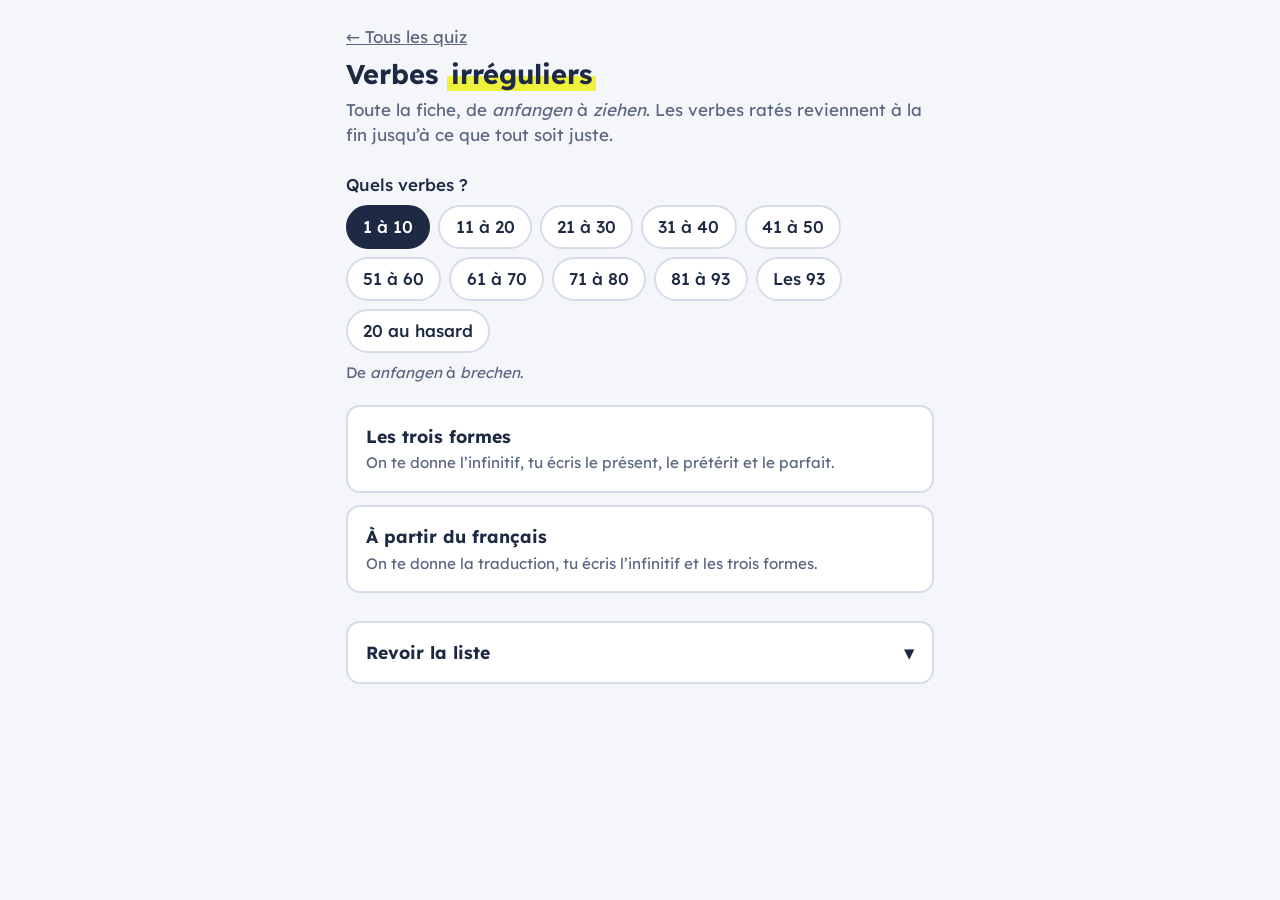
==== unregelmaessige-verben/index.html @ afe97af8 "Offre une vidéo Karambolage à la fin du quiz Co-Authored-By: Claude Opus 5.5 <noreply@anthropic.com>" ====
<!DOCTYPE html>
<html lang="fr">
<head>
<meta charset="utf-8">
<meta name="viewport" content="width=device-width, initial-scale=1, viewport-fit=cover">
<title>Verbes irréguliers allemands – entraînement</title>
<link rel="preconnect" href="https://fonts.googleapis.com">
<link rel="preconnect" href="https://fonts.gstatic.com" crossorigin>
<link href="https://fonts.googleapis.com/css2?family=Lexend:wght@400;500;700&display=swap" rel="stylesheet">
<style>
:root {
  --bg: #F4F6FA;
  --paper: #FFFFFF;
  --ink: #1E2A44;
  --muted: #5B6680;
  --line: #D6DCE8;
  --aqua: #7FE0E6;
  --green: #74DB6A;
  --yellow: #EEF23A;
  --orange: #FFB43A;
  --violet: #DDA6F5;
  --ok: #1F8A3B;
  --ko: #C2342B;
  --warn: #A86400;
  --btn: #1E2A44;
  --btn-ink: #FFFFFF;
  color-scheme: light;
  box-sizing: border-box;
  padding-top: env(safe-area-inset-top, 0px);
  padding-bottom: env(safe-area-inset-bottom, 0px);
}
@media (prefers-color-scheme: dark) {
  :root:not([data-theme="light"]) {
    --bg: #141826; --paper: #1D2234; --ink: #E8ECF6; --muted: #A3ABC2; --line: #333B55;
    --aqua: #2E8C92; --green: #3C8F36; --yellow: #8E9120; --orange: #A86A12; --violet: #7E4E96;
    --ok: #5FD07A; --ko: #FF7A70; --warn: #F0B04A; --btn: #E8ECF6; --btn-ink: #141826;
    color-scheme: dark;
  }
}
:root[data-theme="dark"] {
  --bg: #141826; --paper: #1D2234; --ink: #E8ECF6; --muted: #A3ABC2; --line: #333B55;
  --aqua: #2E8C92; --green: #3C8F36; --yellow: #8E9120; --orange: #A86A12; --violet: #7E4E96;
  --ok: #5FD07A; --ko: #FF7A70; --warn: #F0B04A; --btn: #E8ECF6; --btn-ink: #141826;
  color-scheme: dark;
}
html { scroll-padding-top: env(safe-area-inset-top, 0px); }
*, *::before, *::after { box-sizing: border-box; }
body {
  margin: 0; background: var(--bg); color: var(--ink);
  font-family: "Lexend", system-ui, -apple-system, "Segoe UI", Roboto, sans-serif;
  font-size: 17px; line-height: 1.5;
}
main { max-width: 620px; margin: 0 auto; padding: 1.5rem 1rem 3rem; }
h1 { font-size: 1.7rem; line-height: 1.2; margin: .5rem 0 .4rem; font-weight: 700; }
h1 .hl { background: linear-gradient(transparent 55%, var(--yellow) 55%); padding: 0 .15em; }
p.lead { color: var(--muted); margin: 0 0 1.5rem; }
.hidden { display: none !important; }

.modes { display: grid; gap: .75rem; }
.range-title { font-weight: 500; margin: 0 0 .5rem; }
.range { display: flex; gap: .5rem; margin: 0 0 .6rem; flex-wrap: wrap; }
.range-hint { color: var(--muted); font-size: .95rem; margin: 0 0 1.25rem; min-height: 1.5em; }
.progress-text { color: var(--muted); font-weight: 500; }
.num { display: inline-block; min-width: 1.8em; color: var(--muted); font-size: .85em; }
.range label { cursor: pointer; position: relative; }
.range input { position: absolute; opacity: 0; pointer-events: none; }
.range span { display: inline-block; padding: .45rem .95rem; border-radius: 999px; border: 2px solid var(--line); background: var(--paper); font-weight: 500; }
.range input:checked + span { background: var(--btn); color: var(--btn-ink); border-color: var(--btn); }
.range input:focus-visible + span { outline: 3px solid var(--orange); outline-offset: 2px; }
.mode {
  text-align: left; width: 100%; padding: 1rem 1.1rem; border-radius: 14px;
  border: 2px solid var(--line); background: var(--paper); color: var(--ink);
  font: inherit; cursor: pointer;
}
.mode strong { display: block; font-size: 1.1rem; }
.mode span { color: var(--muted); font-size: .95rem; }
.mode:hover { border-color: var(--ink); }
.mode:focus-visible, button:focus-visible, input:focus-visible { outline: 3px solid var(--orange); outline-offset: 2px; }

details { margin-top: 1.75rem; }
summary {
  cursor: pointer; font-weight: 700; font-size: 1.1rem; list-style: none;
  display: flex; justify-content: space-between; align-items: center;
  padding: 1rem 1.1rem; border-radius: 14px; border: 2px solid var(--line); background: var(--paper);
}
summary::-webkit-details-marker { display: none; }
summary::after { content: "▾"; font-size: 1.3rem; line-height: 1; transition: transform .2s; }
details[open] summary::after { transform: rotate(180deg); }
summary:hover { border-color: var(--ink); }
summary:focus-visible { outline: 3px solid var(--orange); outline-offset: 2px; }
.table-wrap {
  overflow-x: auto; margin-top: .75rem; background: var(--paper); border-radius: 12px; border: 1px solid var(--line);
  /* Sort de la colonne de 620px pour que le tableau tienne en entier sur ordinateur et tablette. */
  width: min(900px, calc(100vw - 2rem)); position: relative; left: 50%; transform: translateX(-50%);
}
table { border-collapse: collapse; width: 100%; font-size: 1rem; }
th, td { padding: .45rem .6rem; border-bottom: 1px solid var(--line); text-align: left; white-space: nowrap; }
th { font-weight: 500; }
th.c-inf { background: var(--aqua); } th.c-pres { background: var(--green); }
th.c-pret { background: var(--yellow); } th.c-parf { background: var(--orange); } th.c-fr { background: var(--violet); }
tr:last-child td { border-bottom: 0; }
/* Sur téléphone, cinq colonnes ne tiennent pas : une fiche par verbe à la place. */
@media (max-width: 640px) {
  .table-wrap { overflow: visible; }
  table, tbody, td { display: block; }
  tr:first-child { display: none; }
  tr {
    display: grid; grid-template-columns: repeat(3, 1fr); gap: .35rem .5rem;
    padding: .75rem .8rem; border-bottom: 1px solid var(--line);
  }
  tr:last-child { border-bottom: 0; }
  td { border: 0; padding: 0; white-space: normal; }
  td:nth-child(1) { font-weight: 700; font-size: 1.05rem; }
  td:nth-child(5) { grid-column: 2 / 4; grid-row: 1; text-align: right; color: var(--muted); align-self: center; }
  td:nth-child(2), td:nth-child(3), td:nth-child(4) { font-size: .92rem; padding-left: .45rem; border-left: 4px solid; }
  td:nth-child(2) { border-color: var(--green); }
  td:nth-child(3) { border-color: var(--yellow); }
  td:nth-child(4) { border-color: var(--orange); }
}

.topbar { display: flex; justify-content: space-between; align-items: center; gap: 1rem; margin-bottom: 1rem; }
.link { background: none; border: 0; color: var(--muted); font: inherit; cursor: pointer; padding: .3rem 0; text-decoration: underline; }
.progress { display: flex; gap: 5px; flex-wrap: wrap; }
.dot { width: 14px; height: 14px; border-radius: 50%; border: 2px solid var(--line); }
.dot.done { background: var(--green); border-color: var(--green); }
.dot.missed { background: var(--orange); border-color: var(--orange); }
.dot.current { border-color: var(--ink); }

.card { background: var(--paper); border-radius: 18px; padding: 1.4rem 1.2rem; border: 1px solid var(--line); }
.prompt { margin-bottom: 1.2rem; }
.prompt .big { font-size: 2rem; font-weight: 700; line-height: 1.15; word-break: break-word; }
.prompt .sub { color: var(--muted); margin-top: .2rem; }

.field { margin-bottom: 1.1rem; }
.field label { display: inline-block; font-weight: 500; font-size: .95rem; margin-bottom: .3rem; padding: 0 .3em; border-radius: 4px; }
.f-inf label { background: var(--aqua); } .f-pres label { background: var(--green); }
.f-pret label { background: var(--yellow); } .f-parf label { background: var(--orange); }
.row { display: flex; align-items: baseline; gap: .5rem; }
.pron { font-weight: 500; color: var(--muted); }
.field input {
  flex: 1; min-width: 0; font: inherit; font-size: 1.15rem; color: var(--ink);
  background: transparent; border: 0; border-bottom: 3px solid var(--line);
  padding: .35rem .1rem; border-radius: 0;
}
.f-inf input:focus { border-color: var(--aqua); } .f-pres input:focus { border-color: var(--green); }
.f-pret input:focus { border-color: var(--yellow); } .f-parf input:focus { border-color: var(--orange); }
.field input:focus { outline: none; }
.field.ok input { border-color: var(--ok); }
.field.ko input { border-color: var(--ko); }
.fb { font-size: .95rem; margin-top: .3rem; min-height: 0; }
.field.ok .fb { color: var(--ok); }
.field.ko .fb { color: var(--ko); }
.fb .note { color: var(--warn); display: block; }

.keys { display: flex; gap: .5rem; margin: .4rem 0 1.2rem; }
.key {
  font: inherit; font-size: 1.15rem; width: 48px; height: 44px; border-radius: 10px;
  border: 2px solid var(--line); background: var(--bg); color: var(--ink); cursor: pointer;
}
.key:active { transform: translateY(1px); }

.main-btn {
  width: 100%; font: inherit; font-weight: 700; font-size: 1.1rem; padding: .85rem 1rem;
  border-radius: 12px; border: 0; background: var(--btn); color: var(--btn-ink); cursor: pointer;
}
.verdict { font-weight: 700; margin: 0 0 1rem; font-size: 1.05rem; }
.verdict.good { color: var(--ok); } .verdict.bad { color: var(--ko); }

.result .score { font-size: 3.2rem; font-weight: 700; line-height: 1; margin: .5rem 0; }
.result ul { padding-left: 1.2rem; }
.result li { margin-bottom: .3rem; }
.btns { display: grid; gap: .6rem; margin-top: 1.4rem; }

.gift { margin-top: 1.4rem; padding-top: 1.2rem; border-top: 2px dashed var(--line); }
.gift-title { font-weight: 700; font-size: 1.15rem; margin: 0 0 .2rem; }
.gift-title .hl { background: linear-gradient(transparent 55%, var(--violet) 55%); padding: 0 .15em; }
.gift p { margin: 0 0 .8rem; color: var(--muted); }
.gift-video {
  position: relative; display: block; width: 100%; aspect-ratio: 16 / 9; padding: 0; overflow: hidden;
  border: 0; border-radius: 12px; background: #000 center / cover no-repeat; cursor: pointer;
}
.gift-video::after {
  content: "▶"; position: absolute; inset: 0; margin: auto; width: 68px; height: 68px; border-radius: 50%;
  display: grid; place-items: center; padding-left: 5px; font-size: 1.7rem;
  background: rgba(255,255,255,.92); color: #1E2A44; box-shadow: 0 2px 12px rgba(0,0,0,.35);
}
.gift-video:hover::after { transform: scale(1.06); }
.gift-video:focus-visible { outline: 3px solid var(--orange); outline-offset: 2px; }
.gift iframe { display: block; width: 100%; aspect-ratio: 16 / 9; border: 0; border-radius: 12px; background: #000; }
.gift-name { font-weight: 500; margin: .6rem 0 0; color: var(--ink) !important; }
.gift-link { font-size: .9rem; color: var(--muted); }
.second-btn {
  width: 100%; font: inherit; font-weight: 500; padding: .8rem 1rem; border-radius: 12px;
  border: 2px solid var(--line); background: var(--paper); color: var(--ink); cursor: pointer;
}
@media (prefers-reduced-motion: no-preference) {
  .card.shake { animation: shake .3s; }
  @keyframes shake { 25% { transform: translateX(-5px); } 75% { transform: translateX(5px); } }
}
</style>
</head>
<body>
<main>

  <section id="home">
    <a class="link" href="../">← Tous les quiz</a>
    <h1>Verbes <span class="hl">irréguliers</span></h1>
    <p class="lead">Toute la fiche, de <em>anfangen</em> à <em>ziehen</em>. Les verbes ratés reviennent à la fin jusqu’à ce que tout soit juste.</p>
    <p class="range-title">Quels verbes ?</p>
    <div class="range" role="radiogroup" id="ranges"></div>
    <p class="range-hint" id="range-hint"></p>
    <div class="modes">
      <button class="mode" data-mode="forms">
        <strong>Les trois formes</strong>
        <span>On te donne l’infinitif, tu écris le présent, le prétérit et le parfait.</span>
      </button>
      <button class="mode" data-mode="fr">
        <strong>À partir du français</strong>
        <span>On te donne la traduction, tu écris l’infinitif et les trois formes.</span>
      </button>
    </div>
    <details>
      <summary>Revoir la liste</summary>
      <div class="table-wrap"><table id="list"></table></div>
    </details>
  </section>

  <section id="quiz" class="hidden">
    <div class="topbar">
      <div class="progress" id="progress"></div>
      <button class="link" id="quit">Quitter</button>
    </div>
    <div class="card" id="card">
      <div class="prompt" id="prompt"></div>
      <div id="fields"></div>
      <div class="keys" id="keys">
        <button class="key" type="button">ä</button>
        <button class="key" type="button">ö</button>
        <button class="key" type="button">ü</button>
        <button class="key" type="button">ß</button>
      </div>
      <p class="verdict hidden" id="verdict"></p>
      <button class="main-btn" id="action">Vérifier</button>
    </div>
  </section>

  <section id="result" class="hidden result">
    <div class="card">
      <p style="margin:0;color:var(--muted)">Justes du premier coup</p>
      <div class="score" id="score"></div>
      <p id="comment"></p>
      <div id="missed"></div>
      <div id="gift" class="gift"></div>
      <div class="btns">
        <button class="main-btn" id="again">Recommencer</button>
        <button class="second-btn" id="home-btn">Changer d’exercice</button>
      </div>
    </div>
  </section>

</main>
<script>
const VERBS = [
  // Page 130
  { inf: "anfangen",  pres: "fängt an",  pret: "fing an",  parf: "hat angefangen",  fr: "commencer", frHint: "commencer (verbe à particule séparable)", star: true },
  { inf: "aufstehen", pres: "steht auf", pret: "stand auf", parf: "ist aufgestanden", fr: "se lever" },
  { inf: "ausleihen", pres: "leiht aus", pret: "lieh aus", parf: "hat ausgeliehen",  fr: "emprunter" },
  { inf: "beginnen",  pres: "beginnt",   pret: "begann",   parf: "hat begonnen",     fr: "commencer", frHint: "commencer (sans particule)" },
  { inf: "bekommen",  pres: "bekommt",   pret: "bekam",    parf: "hat bekommen",     fr: "recevoir" },
  { inf: "biegen",    pres: "biegt",     pret: "bog",      parf: "ist gebogen",      fr: "tourner" },
  { inf: "bieten",    pres: "bietet",    pret: "bot",      parf: "hat geboten",      fr: "offrir" },
  { inf: "bitten",    pres: "bittet",    pret: "bat",      parf: "hat gebeten",      fr: "prier, demander" },
  { inf: "bleiben",   pres: "bleibt",    pret: "blieb",    parf: "ist geblieben",    fr: "rester" },
  { inf: "brechen",   pres: "bricht",    pret: "brach",    parf: "hat gebrochen",    fr: "casser", star: true },
  { inf: "bringen",     pres: "bringt",      pret: "brachte",   parf: "hat gebracht",    fr: "apporter" },
  { inf: "denken",      pres: "denkt",       pret: "dachte",    parf: "hat gedacht",     fr: "penser" },
  { inf: "empfehlen",   pres: "empfiehlt",   pret: "empfahl",   parf: "hat empfohlen",   fr: "recommander", star: true },
  { inf: "entscheiden", pres: "entscheidet", pret: "entschied", parf: "hat entschieden", fr: "décider" },
  { inf: "erschrecken", pres: "erschrickt",  pret: "erschrak",  parf: "ist erschrocken", fr: "s’effrayer", star: true },
  { inf: "essen",       pres: "isst",        pret: "aß",        parf: "hat gegessen",    fr: "manger", star: true },
  { inf: "fahren",      pres: "fährt",       pret: "fuhr",      parf: "ist gefahren",    fr: "aller (en véhicule)", star: true },
  { inf: "fallen",      pres: "fällt",       pret: "fiel",      parf: "ist gefallen",    fr: "tomber", star: true },
  { inf: "finden",      pres: "findet",      pret: "fand",      parf: "hat gefunden",    fr: "trouver" },
  { inf: "fliegen",     pres: "fliegt",      pret: "flog",      parf: "ist geflogen",    fr: "voler" },
  { inf: "fliehen",     pres: "flieht",      pret: "floh",      parf: "ist geflohen",    fr: "fuir" },
  { inf: "fließen",     pres: "fließt",      pret: "floss",     parf: "ist geflossen",   fr: "couler" },
  { inf: "frieren",     pres: "friert",      pret: "fror",      parf: "hat gefroren",    fr: "geler, avoir froid" },
  { inf: "geben",       pres: "gibt",        pret: "gab",       parf: "hat gegeben",     fr: "donner", star: true },
  { inf: "gefallen",    pres: "gefällt",     pret: "gefiel",    parf: "hat gefallen",    fr: "plaire", star: true },
  { inf: "gehen",       pres: "geht",        pret: "ging",      parf: "ist gegangen",    fr: "aller" },
  { inf: "gelingen",    pres: "gelingt",     pret: "gelang",    parf: "ist gelungen",    fr: "réussir", pron: "es" },
  { inf: "gelten",      pres: "gilt",        pret: "galt",      parf: "hat gegolten",    fr: "valoir, passer pour", star: true },
  { inf: "genießen",    pres: "genießt",     pret: "genoss",    parf: "hat genossen",    fr: "profiter de" },
  { inf: "geschehen",   pres: "geschieht",   pret: "geschah",   parf: "ist geschehen",   fr: "se passer, arriver", pron: "es", star: true },
  { inf: "gewinnen",    pres: "gewinnt",     pret: "gewann",    parf: "hat gewonnen",    fr: "gagner" },
  { inf: "graben",      pres: "gräbt",       pret: "grub",      parf: "hat gegraben",    fr: "creuser", star: true },
  { inf: "greifen",     pres: "greift",      pret: "griff",     parf: "hat gegriffen",   fr: "saisir" },
  { inf: "halten",      pres: "hält",        pret: "hielt",     parf: "hat gehalten",    fr: "s’arrêter, tenir", star: true },
  { inf: "hängen",      pres: "hängt",       pret: "hing",      parf: "hat gehangen",    fr: "être accroché" },
  { inf: "heben",       pres: "hebt",        pret: "hob",       parf: "hat gehoben",     fr: "lever (quelque chose)" },
  { inf: "heißen",      pres: "heißt",       pret: "hieß",      parf: "hat geheißen",    fr: "s’appeler" },
  { inf: "helfen",      pres: "hilft",       pret: "half",      parf: "hat geholfen",    fr: "aider", star: true },
  { inf: "kennen",      pres: "kennt",       pret: "kannte",    parf: "hat gekannt",     fr: "connaître" },
  { inf: "klingen",     pres: "klingt",      pret: "klang",     parf: "hat geklungen",   fr: "sonner, émettre un son" },
  { inf: "kommen",      pres: "kommt",       pret: "kam",       parf: "ist gekommen",    fr: "venir" },
  { inf: "laden",       pres: "lädt",        pret: "lud",       parf: "hat geladen",     fr: "charger", star: true },
  { inf: "lassen",      pres: "lässt",       pret: "ließ",      parf: "hat gelassen",    fr: "laisser", star: true },
  { inf: "laufen",      pres: "läuft",       pret: "lief",      parf: "ist gelaufen",    fr: "courir", frHint: "courir (verbe fort)", star: true },
  // Ajoutés à la main en bas de la page 130
  { inf: "sein",        pres: "ist",         pret: "war",       parf: "ist gewesen",     fr: "être" },
  { inf: "werden",      pres: "wird",        pret: "wurde",     parf: "ist geworden",    fr: "devenir" },
  // Page 131
  { inf: "lesen",       pres: "liest",       pret: "las",       parf: "hat gelesen",     fr: "lire", star: true },
  { inf: "liegen",      pres: "liegt",       pret: "lag",       parf: "hat gelegen",     fr: "être couché" },
  { inf: "lügen",       pres: "lügt",        pret: "log",       parf: "hat gelogen",     fr: "mentir" },
  { inf: "nehmen",      pres: "nimmt",       pret: "nahm",      parf: "hat genommen",    fr: "prendre", star: true },
  { inf: "nennen",      pres: "nennt",       pret: "nannte",    parf: "hat genannt",     fr: "nommer" },
  { inf: "raten",       pres: "rät",         pret: "riet",      parf: "hat geraten",     fr: "conseiller, deviner", star: true },
  { inf: "reiten",      pres: "reitet",      pret: "ritt",      parf: "ist geritten",    fr: "faire du cheval" },
  { inf: "rennen",      pres: "rennt",       pret: "rannte",    parf: "ist gerannt",     fr: "courir", frHint: "courir (prétérit en -te)" },
  { inf: "rufen",       pres: "ruft",        pret: "rief",      parf: "hat gerufen",     fr: "appeler" },
  { inf: "scheinen",    pres: "scheint",     pret: "schien",    parf: "hat geschienen",  fr: "sembler, briller" },
  { inf: "schießen",    pres: "schießt",     pret: "schoss",    parf: "hat geschossen",  fr: "tirer (arme)" },
  { inf: "schlafen",    pres: "schläft",     pret: "schlief",   parf: "hat geschlafen",  fr: "dormir", star: true },
  { inf: "schlagen",    pres: "schlägt",     pret: "schlug",    parf: "hat geschlagen",  fr: "frapper", star: true },
  { inf: "schließen",   pres: "schließt",    pret: "schloss",   parf: "hat geschlossen", fr: "fermer" },
  { inf: "schneiden",   pres: "schneidet",   pret: "schnitt",   parf: "hat geschnitten", fr: "couper" },
  { inf: "schreiben",   pres: "schreibt",    pret: "schrieb",   parf: "hat geschrieben", fr: "écrire" },
  { inf: "schreien",    pres: "schreit",     pret: "schrie",    parf: "hat geschrien",   fr: "crier" },
  { inf: "schweigen",   pres: "schweigt",    pret: "schwieg",   parf: "hat geschwiegen", fr: "se taire" },
  { inf: "schwimmen",   pres: "schwimmt",    pret: "schwamm",   parf: "ist geschwommen", fr: "nager" },
  { inf: "schwören",    pres: "schwört",     pret: "schwor",    parf: "hat geschworen",  fr: "jurer" },
  { inf: "sehen",       pres: "sieht",       pret: "sah",       parf: "hat gesehen",     fr: "voir", star: true },
  { inf: "singen",      pres: "singt",       pret: "sang",      parf: "hat gesungen",    fr: "chanter" },
  { inf: "sitzen",      pres: "sitzt",       pret: "saß",       parf: "hat gesessen",    fr: "être assis" },
  { inf: "sprechen",    pres: "spricht",     pret: "sprach",    parf: "hat gesprochen",  fr: "parler", star: true },
  { inf: "springen",    pres: "springt",     pret: "sprang",    parf: "ist gesprungen",  fr: "sauter" },
  { inf: "stehen",      pres: "steht",       pret: "stand",     parf: "hat gestanden",   fr: "être debout" },
  { inf: "steigen",     pres: "steigt",      pret: "stieg",     parf: "ist gestiegen",   fr: "monter" },
  { inf: "sterben",     pres: "stirbt",      pret: "starb",     parf: "ist gestorben",   fr: "mourir", star: true },
  { inf: "streiten",    pres: "streitet",    pret: "stritt",    parf: "hat gestritten",  fr: "se disputer" },
  { inf: "tragen",      pres: "trägt",       pret: "trug",      parf: "hat getragen",    fr: "porter", star: true },
  { inf: "treffen",     pres: "trifft",      pret: "traf",      parf: "hat getroffen",   fr: "rencontrer", star: true },
  { inf: "treiben (Sport)", pres: "treibt Sport", pret: "trieb Sport", parf: "hat Sport getrieben", fr: "faire du sport",
    alt: { inf: ["Sport treiben", "treiben"] } },
  { inf: "trinken",     pres: "trinkt",      pret: "trank",     parf: "hat getrunken",   fr: "boire" },
  { inf: "treten",      pres: "tritt",       pret: "trat",      parf: "ist getreten",    fr: "entrer", star: true },
  { inf: "tun",         pres: "tut",         pret: "tat",       parf: "hat getan",       fr: "faire" },
  { inf: "verbinden",   pres: "verbindet",   pret: "verband",   parf: "hat verbunden",   fr: "assembler, relier" },
  { inf: "vergessen",   pres: "vergisst",    pret: "vergaß",    parf: "hat vergessen",   fr: "oublier", star: true },
  { inf: "vergleichen", pres: "vergleicht",  pret: "verglich",  parf: "hat verglichen",  fr: "comparer" },
  { inf: "verlieren",   pres: "verliert",    pret: "verlor",    parf: "hat verloren",    fr: "perdre" },
  { inf: "verschwinden", pres: "verschwindet", pret: "verschwand", parf: "ist verschwunden", fr: "disparaître" },
  { inf: "wachsen",     pres: "wächst",      pret: "wuchs",     parf: "ist gewachsen",   fr: "grandir, pousser", star: true },
  { inf: "waschen",     pres: "wäscht",      pret: "wusch",     parf: "hat gewaschen",   fr: "laver", star: true },
  { inf: "werben",      pres: "wirbt",       pret: "warb",      parf: "hat geworben",    fr: "faire de la publicité", star: true },
  { inf: "werfen",      pres: "wirft",       pret: "warf",      parf: "hat geworfen",    fr: "jeter", star: true },
  { inf: "wissen",      pres: "weiß",        pret: "wusste",    parf: "hat gewusst",     fr: "savoir", star: true },
  { inf: "ziehen",      pres: "zieht",       pret: "zog",       parf: "hat/ist gezogen", fr: "tirer, aller" },
  // Ajouté à la main en bas de la page 131
  { inf: "haben",       pres: "hat",         pret: "hatte",     parf: "hat gehabt",      fr: "avoir" }
];

// Cadeaux de fin de quiz : vidéos Karambolage (ARTE). Pour en ajouter une, recopier l'identifiant
// de l'adresse arte.tv (ex. 133252-007-A) et l'image og:image de la page, en taille 640x360.
const GIFTS = [
  { id: "133252-007-A", title: "Poubelle / Faire fuir un animal / Zwanzigeins",
    img: "https://api-cdn.arte.tv/img/v2/image/NPycvZQ2DBJS7r49RiXN7k/640x360" }
];

const LABELS = { inf: "Infinitif", pres: "Présent (3e pers.)", pret: "Prétérit", parf: "Parfait" };
const MODES = { forms: ["pres", "pret", "parf"], fr: ["inf", "pres", "pret", "parf"] };

const $ = id => document.getElementById(id);
let mode, set, queue, current, status, checked, firstTry;

const pron = v => v.pron || "er";

// Liste de révision
(function buildList() {
  let h = '<tr><th class="c-inf">Infinitif</th><th class="c-pres">Présent</th><th class="c-pret">Prétérit</th><th class="c-parf">Parfait</th><th class="c-fr">Traduction</th></tr>';
  VERBS.forEach((v, i) => {
    h += `<tr><td><span class="num">${i + 1}</span>${v.inf}</td><td>${v.star ? "*" : ""}${pron(v)} ${v.pres}</td><td>${pron(v)} ${v.pret}</td><td>${pron(v)} ${v.parf}</td><td>${v.fr}</td></tr>`;
  });
  $("list").innerHTML = h;
})();

// Séries : une par tranche de 10, toute la fiche, ou 20 verbes au hasard
const SERIES = [];
// Un reste de moins de 5 verbes est rattaché à la série précédente (ex. 81 à 93 plutôt que 91 à 93).
for (let s = 0, e; s < VERBS.length; s = e) {
  e = VERBS.length - (s + 10) < 5 ? VERBS.length : s + 10;
  SERIES.push({ id: "s" + s, label: `${s + 1} à ${e}`, pick: () => [...VERBS.keys()].slice(s, e),
    hint: `De <em>${VERBS[s].inf}</em> à <em>${VERBS[e - 1].inf}</em>.` });
}
SERIES.push({ id: "all", label: `Les ${VERBS.length}`, pick: () => [...VERBS.keys()],
  hint: `Toute la fiche : ${VERBS.length} verbes.` });
SERIES.push({ id: "rand", label: "20 au hasard", pick: () => shuffle([...VERBS.keys()]).slice(0, 20),
  hint: "20 verbes tirés au hasard dans toute la fiche, différents à chaque fois." });

const RANGE_KEY = "verbes-serie";
let savedRange = null;
try { savedRange = localStorage.getItem(RANGE_KEY); } catch (e) {}
if (!SERIES.some(s => s.id === savedRange)) savedRange = SERIES[0].id;
$("ranges").innerHTML = SERIES.map(s =>
  `<label><input type="radio" name="range" value="${s.id}"${s.id === savedRange ? " checked" : ""}><span>${s.label}</span></label>`
).join("");
function showRangeHint() {
  const id = document.querySelector('input[name="range"]:checked').value;
  $("range-hint").innerHTML = SERIES.find(s => s.id === id).hint;
}
$("ranges").addEventListener("change", () => {
  showRangeHint();
  try { localStorage.setItem(RANGE_KEY, document.querySelector('input[name="range"]:checked').value); } catch (e) {}
});
showRangeHint();

function shuffle(a) {
  for (let i = a.length - 1; i > 0; i--) { const j = Math.floor(Math.random() * (i + 1)); [a[i], a[j]] = [a[j], a[i]]; }
  return a;
}

function norm(s) {
  return s.toLowerCase().replace(/\s+/g, " ").trim().replace(/^(er|sie|es)\s+/, "");
}
function noUml(s) {
  return s.replace(/ae/g, "a").replace(/oe/g, "o").replace(/ue/g, "u")
          .replace(/ä/g, "a").replace(/ö/g, "o").replace(/ü/g, "u").replace(/ß/g, "ss");
}

// Réponses acceptées pour un champ, normalisées. « hat/ist gezogen » accepte les deux auxiliaires.
function answers(field, v) {
  const out = [];
  for (const a of [v[field], ...((v.alt && v.alt[field]) || [])]) {
    const m = a.match(/^(hat|ist)\/(hat|ist) (.*)$/);
    if (m) out.push(`${m[1]} ${m[3]}`, `${m[2]} ${m[3]}`);
    out.push(a);
  }
  return out.map(norm);
}

function check(field, value, v) {
  const got = norm(value), exps = answers(field, v), exp = exps[0];
  if (!got) return { ok: false, msg: "Réponse attendue : " + display(field, v) };
  if (exps.includes(got)) return { ok: true };
  if (exps.some(e => noUml(e) === noUml(got))) return { ok: false, msg: "Presque ! Attention à ä, ö, ü ou ß : " + display(field, v) };
  if (field === "parf") {
    const [aux, ...rest] = exp.split(" ");
    const part = rest.join(" ");
    if (got === part) return { ok: false, msg: `Il manque l’auxiliaire : ${display(field, v)}` };
    const gotParts = got.split(" ");
    if (gotParts.length >= 2 && gotParts.slice(1).join(" ") === part && gotParts[0] !== aux)
      return { ok: false, msg: `Mauvais auxiliaire, c’est « ${aux} » : ${display(field, v)}` };
  }
  return { ok: false, msg: "Réponse attendue : " + display(field, v) };
}
function display(field, v) { return field === "inf" ? v.inf : pron(v) + " " + v[field]; }

function start(m) {
  mode = m;
  const r = document.querySelector('input[name="range"]:checked').value;
  set = SERIES.find(s => s.id === r).pick();
  queue = shuffle([...set]);
  status = VERBS.map(() => "todo");
  firstTry = VERBS.map(() => null);
  $("home").classList.add("hidden");
  $("result").classList.add("hidden");
  $("quiz").classList.remove("hidden");
  next();
}

function renderProgress() {
  // Au-delà de 30 verbes, les pastilles prendraient trop de place : un compteur suffit.
  if (set.length > 30) {
    const done = set.filter(i => status[i] === "done").length;
    $("progress").innerHTML = `<span class="progress-text">${done} / ${set.length} verbes</span>`;
    return;
  }
  $("progress").innerHTML = set.map(i =>
    `<span class="dot ${status[i] === "done" ? "done" : firstTry[i] === false ? "missed" : ""} ${i === current ? "current" : ""}" title="${VERBS[i].inf}"></span>`
  ).join("");
}

function next() {
  if (!queue.length) return finish();
  current = queue.shift();
  checked = false;
  const v = VERBS[current];
  $("prompt").innerHTML = mode === "forms"
    ? `<div class="big">${v.inf}</div><div class="sub">${v.fr}</div>`
    : `<div class="big">${v.frHint || v.fr}</div><div class="sub">Écris le verbe allemand et ses formes</div>`;
  $("fields").innerHTML = MODES[mode].map(f => `
    <div class="field f-${f}" data-field="${f}">
      <label for="in-${f}">${LABELS[f]}</label>
      <div class="row">${f === "inf" ? "" : `<span class="pron">${pron(v)}</span>`}
        <input id="in-${f}" type="text" autocomplete="off" autocapitalize="off" autocorrect="off" spellcheck="false" enterkeyhint="next">
      </div>
      <div class="fb"></div>
    </div>`).join("");
  $("verdict").classList.add("hidden");
  $("keys").classList.remove("hidden");
  $("action").textContent = "Vérifier";
  renderProgress();
  const inputs = [...document.querySelectorAll("#fields input")];
  inputs.forEach((inp, i) => {
    inp.addEventListener("keydown", e => {
      if (e.key !== "Enter") return;
      e.preventDefault();
      if (checked) return action();
      if (i < inputs.length - 1) inputs[i + 1].focus(); else action();
    });
  });
  inputs[0].focus();
}

function verify() {
  const v = VERBS[current];
  let allOk = true;
  document.querySelectorAll("#fields .field").forEach(el => {
    const f = el.dataset.field;
    const inp = el.querySelector("input");
    const r = check(f, inp.value, v);
    el.classList.add(r.ok ? "ok" : "ko");
    inp.readOnly = true;
    let fb = r.ok ? "✓ Juste" : r.msg;
    if (f === "pres" && v.star) fb += '<span class="note">* Le présent change de voyelle.</span>';
    el.querySelector(".fb").innerHTML = fb;
    if (!r.ok) allOk = false;
  });
  if (firstTry[current] === null) firstTry[current] = allOk;
  const verdict = $("verdict");
  verdict.classList.remove("hidden", "good", "bad");
  if (allOk) {
    status[current] = "done";
    verdict.textContent = "Tout est juste !";
    verdict.classList.add("good");
  } else {
    queue.push(current);
    verdict.textContent = "Ce verbe reviendra plus tard.";
    verdict.classList.add("bad");
    const card = $("card");
    card.classList.remove("shake"); void card.offsetWidth; card.classList.add("shake");
  }
  $("keys").classList.add("hidden");
  $("action").textContent = queue.length ? "Verbe suivant" : "Voir le résultat";
  checked = true;
  renderProgress();
  $("action").focus();
}

function action() { checked ? next() : verify(); }

function finish() {
  $("quiz").classList.add("hidden");
  $("result").classList.remove("hidden");
  const n = set.length;
  const good = set.filter(i => firstTry[i]).length;
  $("score").textContent = `${good} / ${n}`;
  $("comment").textContent =
    good === n ? "Parfait, aucune erreur !" :
    good >= 0.7 * n ? "Très bien. Encore un tour et ce sera parfait." :
    good >= 0.4 * n ? "C’est en bonne voie. Refais un tour pour les fixer." :
    "Relis la liste puis réessaie : ça rentre à force de répéter.";
  const missed = set.filter(i => !firstTry[i]).map(i => VERBS[i]);
  $("missed").innerHTML = missed.length
    ? "<p>À revoir :</p><ul>" + missed.map(v => `<li><strong>${v.inf}</strong> – ${pron(v)} ${v.pres}, ${pron(v)} ${v.pret}, ${pron(v)} ${v.parf}</li>`).join("") + "</ul>"
    : "";
  showGift();
}

// Le lecteur ARTE n'est chargé qu'au clic : rien ne se lance ni ne se télécharge tout seul.
function showGift() {
  const g = GIFTS[Math.floor(Math.random() * GIFTS.length)];
  const page = `https://www.arte.tv/fr/videos/${g.id}/karambolage/`;
  $("gift").innerHTML = `
    <p class="gift-title">🎁 Ton <span class="hl">cadeau</span></p>
    <p>Un épisode de <em>Karambolage</em>, l’émission d’ARTE sur les petites différences entre la France et l’Allemagne.</p>
    <button class="gift-video" type="button" id="gift-play" style="background-image:url('${g.img}')" aria-label="Regarder la vidéo : ${g.title}"></button>
    <p class="gift-name">${g.title}</p>
    <a class="gift-link" href="${page}" target="_blank" rel="noopener">Regarder sur arte.tv</a>`;
  $("gift-play").addEventListener("click", () => {
    const f = document.createElement("iframe");
    f.src = `https://www.arte.tv/embeds/fr/${g.id}?autoplay=true`;
    f.title = "Karambolage – " + g.title;
    f.allow = "autoplay; fullscreen; picture-in-picture";
    f.allowFullscreen = true;
    $("gift-play").replaceWith(f);
  });
}

document.querySelectorAll(".mode").forEach(b => b.addEventListener("click", () => start(b.dataset.mode)));
$("action").addEventListener("click", action);
$("again").addEventListener("click", () => start(mode));
$("home-btn").addEventListener("click", () => { $("result").classList.add("hidden"); $("home").classList.remove("hidden"); });
$("quit").addEventListener("click", () => { $("quiz").classList.add("hidden"); $("home").classList.remove("hidden"); });

// Touches ä ö ü ß : insèrent dans le champ actif sans lui faire perdre le focus
let lastInput = null;
document.addEventListener("focusin", e => { if (e.target.matches("#fields input")) lastInput = e.target; });
document.querySelectorAll(".key").forEach(k => {
  k.addEventListener("mousedown", e => e.preventDefault());
  k.addEventListener("click", () => {
    const inp = lastInput;
    if (!inp || inp.readOnly) return;
    const s = inp.selectionStart ?? inp.value.length, e = inp.selectionEnd ?? inp.value.length;
    inp.value = inp.value.slice(0, s) + k.textContent + inp.value.slice(e);
    inp.focus();
    inp.setSelectionRange(s + 1, s + 1);
  });
});
</script>
</body>
</html>
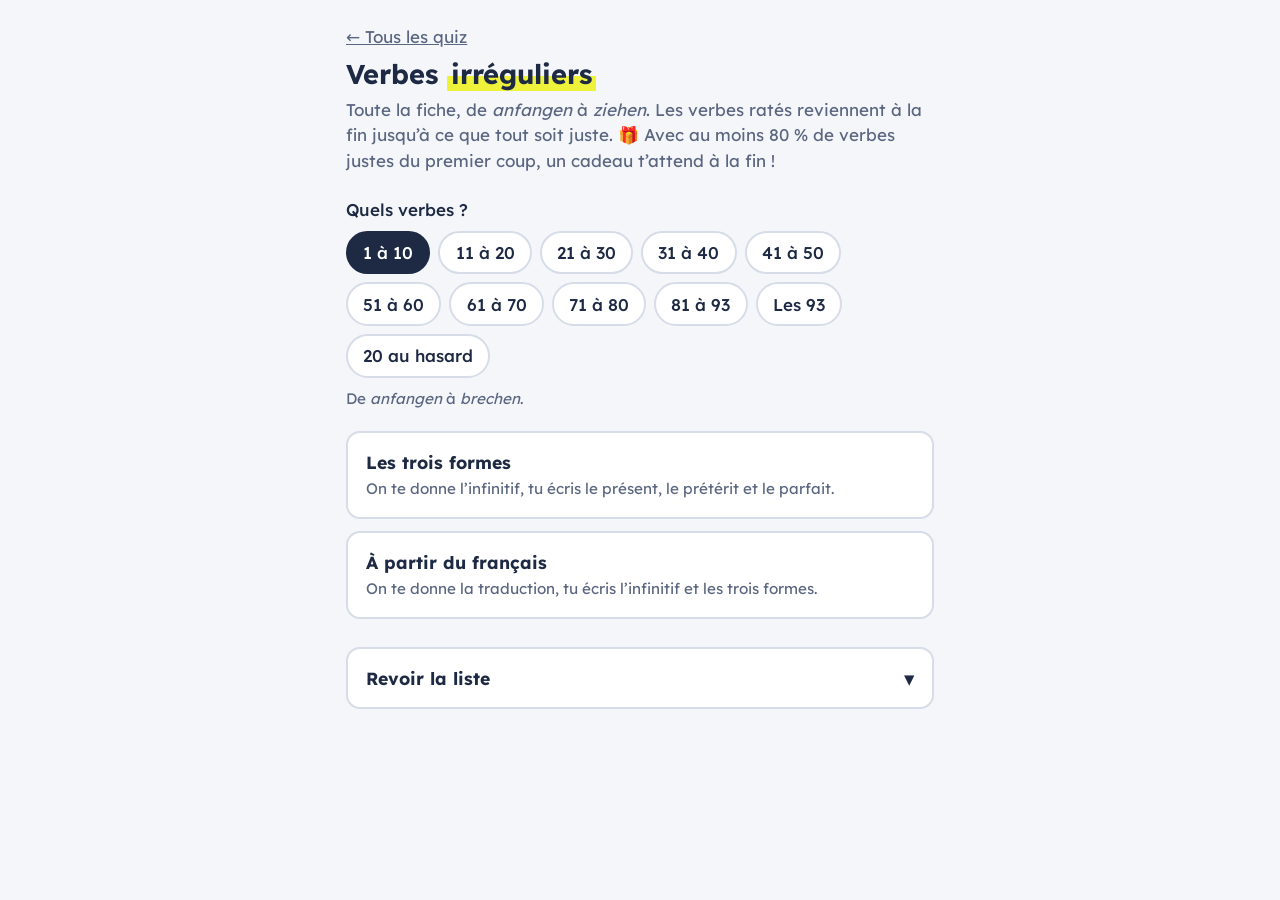
==== commit dd8428f4: "Annonce le cadeau dans l'intro du quiz Co-Authored-By: Claude Opus 5.5 <noreply@anthropic.com>" ====
--- a/unregelmaessige-verben/index.html
+++ b/unregelmaessige-verben/index.html
@@ -205,7 +205,7 @@
   <section id="home">
     <a class="link" href="../">← Tous les quiz</a>
     <h1>Verbes <span class="hl">irréguliers</span></h1>
-    <p class="lead">Toute la fiche, de <em>anfangen</em> à <em>ziehen</em>. Les verbes ratés reviennent à la fin jusqu’à ce que tout soit juste.</p>
+    <p class="lead">Toute la fiche, de <em>anfangen</em> à <em>ziehen</em>. Les verbes ratés reviennent à la fin jusqu’à ce que tout soit juste. 🎁 Avec au moins 80 % de verbes justes du premier coup, un cadeau t’attend à la fin !</p>
     <p class="range-title">Quels verbes ?</p>
     <div class="range" role="radiogroup" id="ranges"></div>
     <p class="range-hint" id="range-hint"></p>
@@ -565,7 +565,12 @@
   $("missed").innerHTML = missed.length
     ? "<p>À revoir :</p><ul>" + missed.map(v => `<li><strong>${v.inf}</strong> – ${pron(v)} ${v.pres}, ${pron(v)} ${v.pret}, ${pron(v)} ${v.parf}</li>`).join("") + "</ul>"
     : "";
-  showGift();
+  // Cadeau à partir de 80 % de verbes justes du premier coup, sinon un encouragement.
+  const needed = Math.ceil(n * 4 / 5);
+  if (good >= needed) showGift();
+  else $("gift").innerHTML = `
+    <p class="gift-title">🎁 Un <span class="hl">cadeau</span> t’attend…</p>
+    <p>… à partir de ${needed} / ${n} verbes justes du premier coup (80 %). Il t’en manque ${needed - good}. Refais un tour !</p>`;
 }
 
 // Le lecteur ARTE n'est chargé qu'au clic : rien ne se lance ni ne se télécharge tout seul.
@@ -594,6 +599,19 @@
 $("home-btn").addEventListener("click", () => { $("result").classList.add("hidden"); $("home").classList.remove("hidden"); });
 $("quit").addEventListener("click", () => { $("quiz").classList.add("hidden"); $("home").classList.remove("hidden"); });
 
+// Aperçu de l'écran de fin sans faire le quiz : ajouter ?apercu à l'adresse (8 / 10),
+// ou ?apercu=6 pour choisir le nombre de verbes justes sur la série 1 à 10.
+const apercu = new URLSearchParams(location.search).get("apercu");
+if (apercu !== null) {
+  const good = /^\d+$/.test(apercu) ? Math.min(+apercu, 10) : 8;
+  mode = "forms";
+  set = [...VERBS.keys()].slice(0, 10);
+  status = VERBS.map(() => "done");
+  firstTry = VERBS.map((_, i) => i < good);
+  $("home").classList.add("hidden");
+  finish();
+}
+
 // Touches ä ö ü ß : insèrent dans le champ actif sans lui faire perdre le focus
 let lastInput = null;
 document.addEventListener("focusin", e => { if (e.target.matches("#fields input")) lastInput = e.target; });
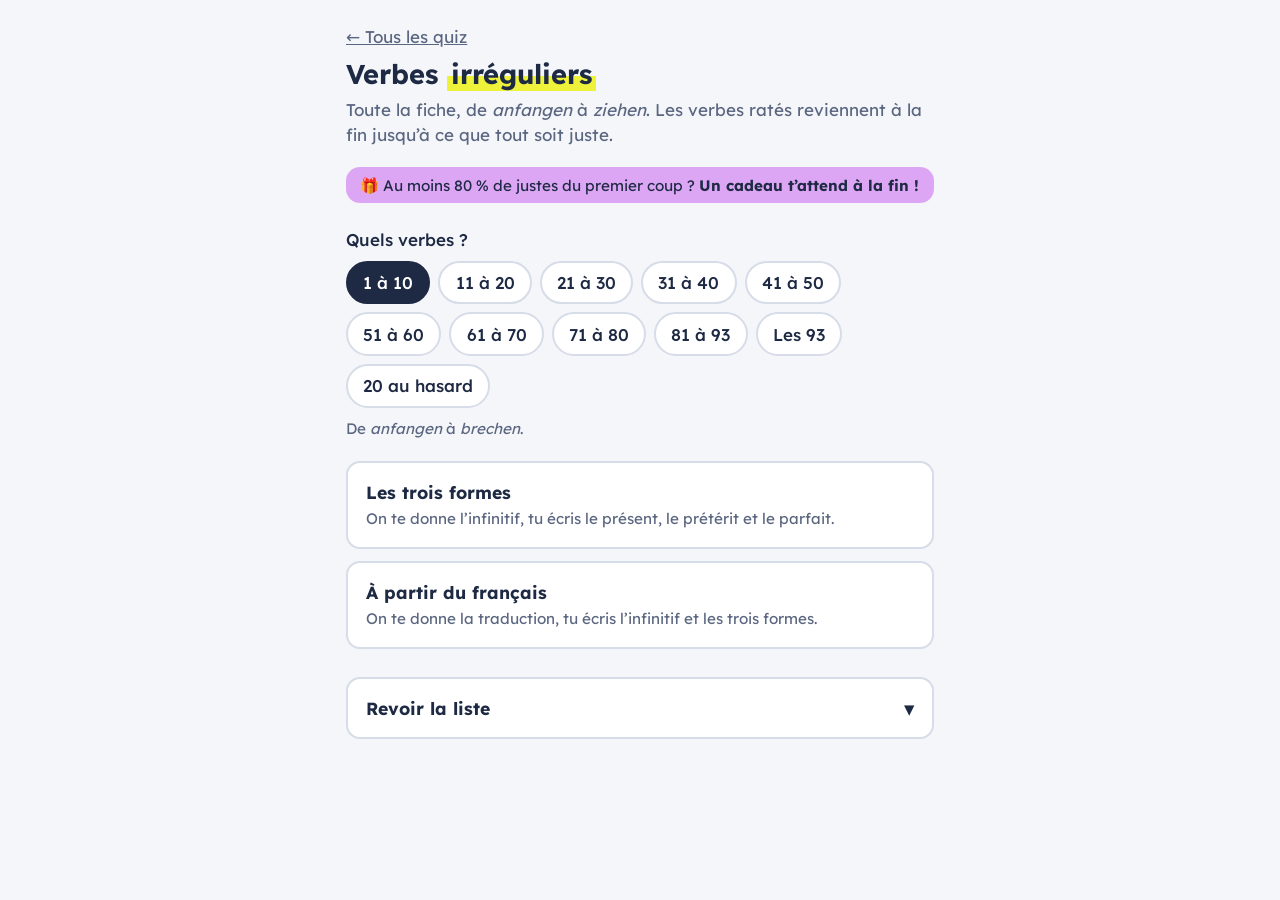
==== commit 3282213d: "Met l'annonce du cadeau dans une pastille violette Co-Authored-By: Claude Opus 5.5 <noreply@anthropi" ====
--- a/unregelmaessige-verben/index.html
+++ b/unregelmaessige-verben/index.html
@@ -59,6 +59,10 @@
 .modes { display: grid; gap: .75rem; }
 .range-title { font-weight: 500; margin: 0 0 .5rem; }
 .range { display: flex; gap: .5rem; margin: 0 0 .6rem; flex-wrap: wrap; }
+.gift-pill {
+  display: inline-block; margin: -.75rem 0 1.5rem; padding: .45rem .9rem; border-radius: 14px;
+  background: var(--violet); font-size: .95rem; line-height: 1.4;
+}
 .range-hint { color: var(--muted); font-size: .95rem; margin: 0 0 1.25rem; min-height: 1.5em; }
 .progress-text { color: var(--muted); font-weight: 500; }
 .num { display: inline-block; min-width: 1.8em; color: var(--muted); font-size: .85em; }
@@ -205,7 +209,8 @@
   <section id="home">
     <a class="link" href="../">← Tous les quiz</a>
     <h1>Verbes <span class="hl">irréguliers</span></h1>
-    <p class="lead">Toute la fiche, de <em>anfangen</em> à <em>ziehen</em>. Les verbes ratés reviennent à la fin jusqu’à ce que tout soit juste. 🎁 Avec au moins 80 % de verbes justes du premier coup, un cadeau t’attend à la fin !</p>
+    <p class="lead">Toute la fiche, de <em>anfangen</em> à <em>ziehen</em>. Les verbes ratés reviennent à la fin jusqu’à ce que tout soit juste.</p>
+    <p class="gift-pill">🎁 Au moins 80&nbsp;% de justes du premier coup&nbsp;? <strong>Un cadeau t’attend à la fin&nbsp;!</strong></p>
     <p class="range-title">Quels verbes ?</p>
     <div class="range" role="radiogroup" id="ranges"></div>
     <p class="range-hint" id="range-hint"></p>
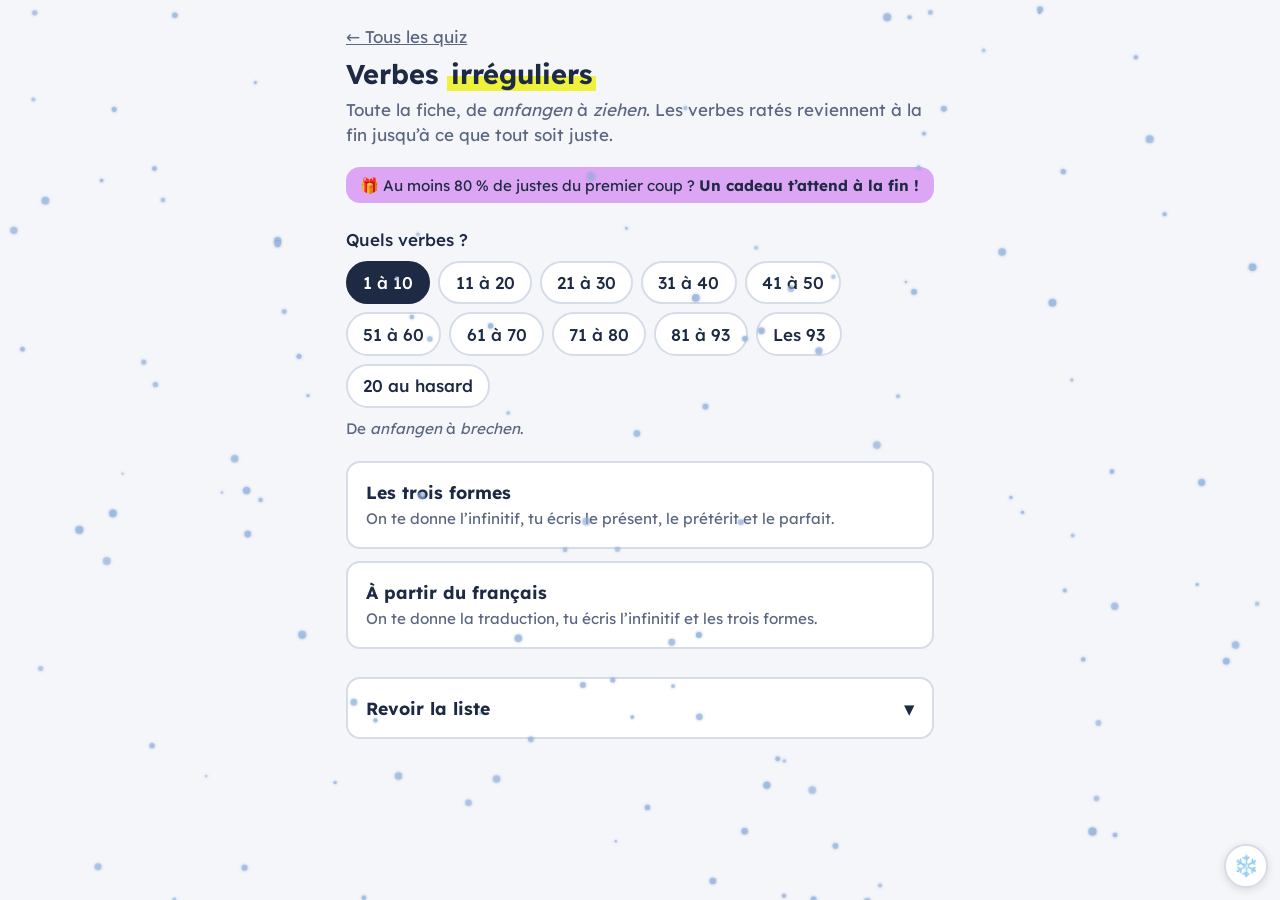
==== commit 36ccefc7: "Fait tomber de la neige sur le site Script commun inclus sur les trois pages : calque transparent qu" ====
--- a/unregelmaessige-verben/index.html
+++ b/unregelmaessige-verben/index.html
@@ -59,10 +59,6 @@
 .modes { display: grid; gap: .75rem; }
 .range-title { font-weight: 500; margin: 0 0 .5rem; }
 .range { display: flex; gap: .5rem; margin: 0 0 .6rem; flex-wrap: wrap; }
-.gift-pill {
-  display: inline-block; margin: -.75rem 0 1.5rem; padding: .45rem .9rem; border-radius: 14px;
-  background: var(--violet); font-size: .95rem; line-height: 1.4;
-}
 .range-hint { color: var(--muted); font-size: .95rem; margin: 0 0 1.25rem; min-height: 1.5em; }
 .progress-text { color: var(--muted); font-weight: 500; }
 .num { display: inline-block; min-width: 1.8em; color: var(--muted); font-size: .85em; }
@@ -175,24 +171,6 @@
 .result li { margin-bottom: .3rem; }
 .btns { display: grid; gap: .6rem; margin-top: 1.4rem; }
 
-.gift { margin-top: 1.4rem; padding-top: 1.2rem; border-top: 2px dashed var(--line); }
-.gift-title { font-weight: 700; font-size: 1.15rem; margin: 0 0 .2rem; }
-.gift-title .hl { background: linear-gradient(transparent 55%, var(--violet) 55%); padding: 0 .15em; }
-.gift p { margin: 0 0 .8rem; color: var(--muted); }
-.gift-video {
-  position: relative; display: block; width: 100%; aspect-ratio: 16 / 9; padding: 0; overflow: hidden;
-  border: 0; border-radius: 12px; background: #000 center / cover no-repeat; cursor: pointer;
-}
-.gift-video::after {
-  content: "▶"; position: absolute; inset: 0; margin: auto; width: 68px; height: 68px; border-radius: 50%;
-  display: grid; place-items: center; padding-left: 5px; font-size: 1.7rem;
-  background: rgba(255,255,255,.92); color: #1E2A44; box-shadow: 0 2px 12px rgba(0,0,0,.35);
-}
-.gift-video:hover::after { transform: scale(1.06); }
-.gift-video:focus-visible { outline: 3px solid var(--orange); outline-offset: 2px; }
-.gift iframe { display: block; width: 100%; aspect-ratio: 16 / 9; border: 0; border-radius: 12px; background: #000; }
-.gift-name { font-weight: 500; margin: .6rem 0 0; color: var(--ink) !important; }
-.gift-link { font-size: .9rem; color: var(--muted); }
 .second-btn {
   width: 100%; font: inherit; font-weight: 500; padding: .8rem 1rem; border-radius: 12px;
   border: 2px solid var(--line); background: var(--paper); color: var(--ink); cursor: pointer;
@@ -202,6 +180,7 @@
   @keyframes shake { 25% { transform: translateX(-5px); } 75% { transform: translateX(5px); } }
 }
 </style>
+<link rel="stylesheet" href="../commun/cadeau.css">
 </head>
 <body>
 <main>
@@ -264,6 +243,8 @@
   </section>
 
 </main>
+<script src="../commun/karambolage.js"></script>
+<script src="../commun/cadeau.js"></script>
 <script>
 const VERBS = [
   // Page 130
@@ -366,13 +347,6 @@
   { inf: "haben",       pres: "hat",         pret: "hatte",     parf: "hat gehabt",      fr: "avoir" }
 ];
 
-// Cadeaux de fin de quiz : vidéos Karambolage (ARTE). Pour en ajouter une, recopier l'identifiant
-// de l'adresse arte.tv (ex. 133252-007-A) et l'image og:image de la page, en taille 640x360.
-const GIFTS = [
-  { id: "133252-007-A", title: "Poubelle / Faire fuir un animal / Zwanzigeins",
-    img: "https://api-cdn.arte.tv/img/v2/image/NPycvZQ2DBJS7r49RiXN7k/640x360" }
-];
-
 const LABELS = { inf: "Infinitif", pres: "Présent (3e pers.)", pret: "Prétérit", parf: "Parfait" };
 const MODES = { forms: ["pres", "pret", "parf"], fr: ["inf", "pres", "pret", "parf"] };
 
@@ -570,32 +544,7 @@
   $("missed").innerHTML = missed.length
     ? "<p>À revoir :</p><ul>" + missed.map(v => `<li><strong>${v.inf}</strong> – ${pron(v)} ${v.pres}, ${pron(v)} ${v.pret}, ${pron(v)} ${v.parf}</li>`).join("") + "</ul>"
     : "";
-  // Cadeau à partir de 80 % de verbes justes du premier coup, sinon un encouragement.
-  const needed = Math.ceil(n * 4 / 5);
-  if (good >= needed) showGift();
-  else $("gift").innerHTML = `
-    <p class="gift-title">🎁 Un <span class="hl">cadeau</span> t’attend…</p>
-    <p>… à partir de ${needed} / ${n} verbes justes du premier coup (80 %). Il t’en manque ${needed - good}. Refais un tour !</p>`;
-}
-
-// Le lecteur ARTE n'est chargé qu'au clic : rien ne se lance ni ne se télécharge tout seul.
-function showGift() {
-  const g = GIFTS[Math.floor(Math.random() * GIFTS.length)];
-  const page = `https://www.arte.tv/fr/videos/${g.id}/karambolage/`;
-  $("gift").innerHTML = `
-    <p class="gift-title">🎁 Ton <span class="hl">cadeau</span></p>
-    <p>Un épisode de <em>Karambolage</em>, l’émission d’ARTE sur les petites différences entre la France et l’Allemagne.</p>
-    <button class="gift-video" type="button" id="gift-play" style="background-image:url('${g.img}')" aria-label="Regarder la vidéo : ${g.title}"></button>
-    <p class="gift-name">${g.title}</p>
-    <a class="gift-link" href="${page}" target="_blank" rel="noopener">Regarder sur arte.tv</a>`;
-  $("gift-play").addEventListener("click", () => {
-    const f = document.createElement("iframe");
-    f.src = `https://www.arte.tv/embeds/fr/${g.id}?autoplay=true`;
-    f.title = "Karambolage – " + g.title;
-    f.allow = "autoplay; fullscreen; picture-in-picture";
-    f.allowFullscreen = true;
-    $("gift-play").replaceWith(f);
-  });
+  cadeau($("gift"), good, n, "verbes");
 }
 
 document.querySelectorAll(".mode").forEach(b => b.addEventListener("click", () => start(b.dataset.mode)));
@@ -632,5 +581,6 @@
   });
 });
 </script>
+<script src="../commun/neige.js"></script>
 </body>
 </html>
--- a/commun/cadeau.css
+++ b/commun/cadeau.css
@@ -0,0 +1,25 @@
+/* Styles du cadeau de fin de quiz et de son annonce, communs à tous les quiz.
+   Les couleurs (--violet, --line…) viennent des variables de chaque page. */
+.gift-pill {
+  display: inline-block; margin: -.75rem 0 1.5rem; padding: .45rem .9rem; border-radius: 14px;
+  background: var(--violet); font-size: .95rem; line-height: 1.4;
+}
+.gift { margin-top: 1.4rem; padding-top: 1.2rem; border-top: 2px dashed var(--line); }
+.gift-title { font-weight: 700; font-size: 1.15rem; margin: 0 0 .2rem; }
+.gift-title .hl { background: linear-gradient(transparent 55%, var(--violet) 55%); padding: 0 .15em; }
+.gift p { margin: 0 0 .8rem; color: var(--muted); }
+.gift-video {
+  position: relative; display: block; width: 100%; aspect-ratio: 16 / 9; padding: 0; overflow: hidden;
+  border: 0; border-radius: 12px; background: #000 center / cover no-repeat; cursor: pointer;
+}
+.gift-video::after {
+  content: "▶"; position: absolute; inset: 0; margin: auto; width: 68px; height: 68px; border-radius: 50%;
+  display: grid; place-items: center; padding-left: 5px; font-size: 1.7rem;
+  background: rgba(255,255,255,.92); color: #1E2A44; box-shadow: 0 2px 12px rgba(0,0,0,.35);
+}
+.gift-video:hover::after { transform: scale(1.06); }
+.gift-video:focus-visible { outline: 3px solid var(--orange); outline-offset: 2px; }
+.gift iframe { display: block; width: 100%; aspect-ratio: 16 / 9; border: 0; border-radius: 12px; background: #000; }
+.gift-label { margin: .6rem 0 0 !important; font-size: .8rem; font-weight: 500; text-transform: uppercase; letter-spacing: .05em; }
+.gift-name { font-weight: 500; margin: .1rem 0 0; color: var(--ink) !important; }
+.gift-link { font-size: .9rem; color: var(--muted); }
